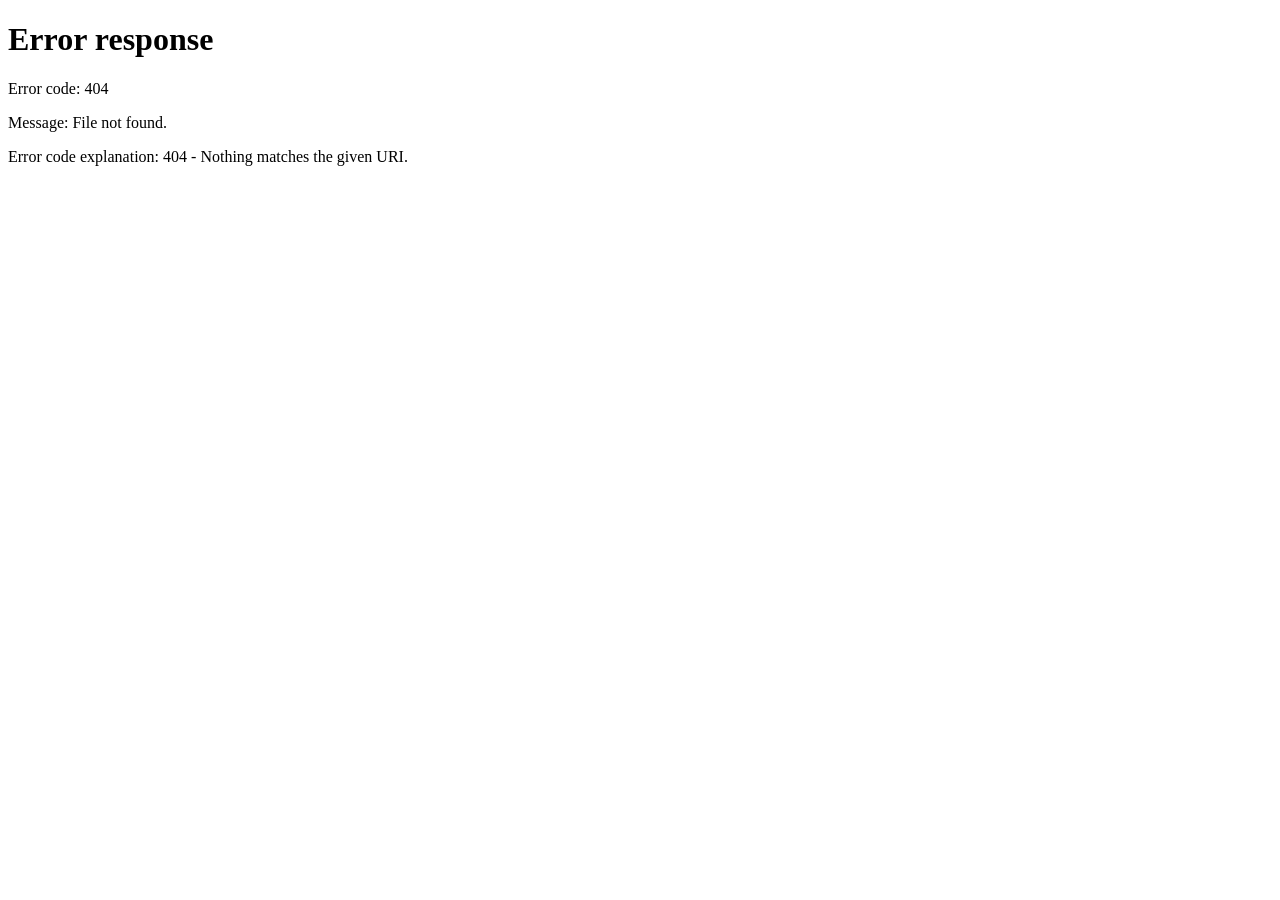
==== Gallery.html @ 2a40b4f8 "Add files via upload" ====
<!DOCTYPE html>
<html lang="en">
<head>
    <meta charset="UTF-8">
    <meta name="viewport" content="width=device-width, initial-scale=1.0">
    <title>Momento.</title>
    <link rel="icon" type="image/x-icon" href="C:\Users\babdk\OneDrive\Desktop\Secret\Project logo\ProjectLogo2.png">
    <link href="https://fonts.googleapis.com/css2?family=Cormorant+Garamond:ital,wght@0,300;0,400;1,300&family=Inter:wght@200;300&display=swap" rel="stylesheet">
    
    <link rel="stylesheet" href="Secret\Design and animation\Design.css">
</head>
<body>
            <div id="lock-controls" style="display: none;">
                <div class="password-container">
                    <input type="password" id="site-password" placeholder="enter passcode..." autocomplete="off">
                </div>
                <span class="entry-instruction" id="entry-message">press enter to unlock</span>
            </div>
        </div>
    </div>

    <div id="background-lyrics"></div>

    <nav>
        <div class="logo">
            Secret
        </div>
        <div class="menu-btn" id="menu-toggle">
            <div class="line"></div>
            <div class="line"></div>
        </div>
    </nav>

    <div class="menu-overlay" id="menu-overlay">
        <a href="index.html">home.</a>
        <a href="letters.html">letters.</a>
        <a href="gallery.html">Momento Mori.</a>
    </div>

    <audio id="bg-music" loop>
        <source src="Secret\Music\Cas1.mp3" type="audio/mpeg">
    </audio>

    <div class="audio-controls">
        <button id="play-pause-btn">play.</button>
        <input type="range" id="volume-slider" min="0" max="1" step="0.01" value="0.3">
    </div>

    <div class="gallery-container">
        <header>
            <h1>Momento mori.</h1>
            <div class="subtitle">moments frozen in the dark</div>
        </header>

        <div class="gallery-grid">
            
            <div class="gallery-item">
                <div class="media-box">
                    <img src="Secret\Media\Picture\HerFlower.jpeg" alt="My first flower for her">
                </div>
                <div class="gallery-caption">my first flower for her.</div>
            </div>

            <div class="gallery-item">
                <div class="media-box">
                    <img src="Secret\Media\Picture\Airport.jpeg" alt="Moody memory 2">
                </div>
                <div class="gallery-caption">I literally drive so fast just to meet you.</div>
            </div>

            <div class="gallery-item">
                <div class="media-box">
                    <img src="Secret\Media\Picture\InCar.jpeg" alt="Moody memory 3">
                </div>
                <div class="gallery-caption">I still remember wanting to take a picture but was too shy.</div>
            </div>

            <div class="gallery-item">
                <div class="media-box">
                    <img src="Secret\Media\Picture\Picturetogether.jpeg" alt="Moody memory 4">
                </div>
                <div class="gallery-caption">I really love this picture because we had a terrific connection between us and we didn't really fight a lot huh.</div>
            </div>

            <div class="gallery-item">
                <div class="media-box">
                    <img src="Secret\Media\Picture\meetafterbreak.jpeg" alt="Moody memory 5">
                </div>
                <div class="gallery-caption">I still remember this is the first time we met after our break up, it was a long day for me and i really did looked up to it.</div>
            </div>
            
            <div class="gallery-item">
                <div class="media-box">
                    <video loop muted playsinline>
                        <source src="Secret\Media\Video\Video1.mp4" type="video/mp4">
                    </video>
                </div>
                <div class="gallery-caption">Memento memoir.</div>
            </div>

        </div>
    </div>

    <script src="Secret\Design and animation\Animation.js"></script>

</body>
</html>
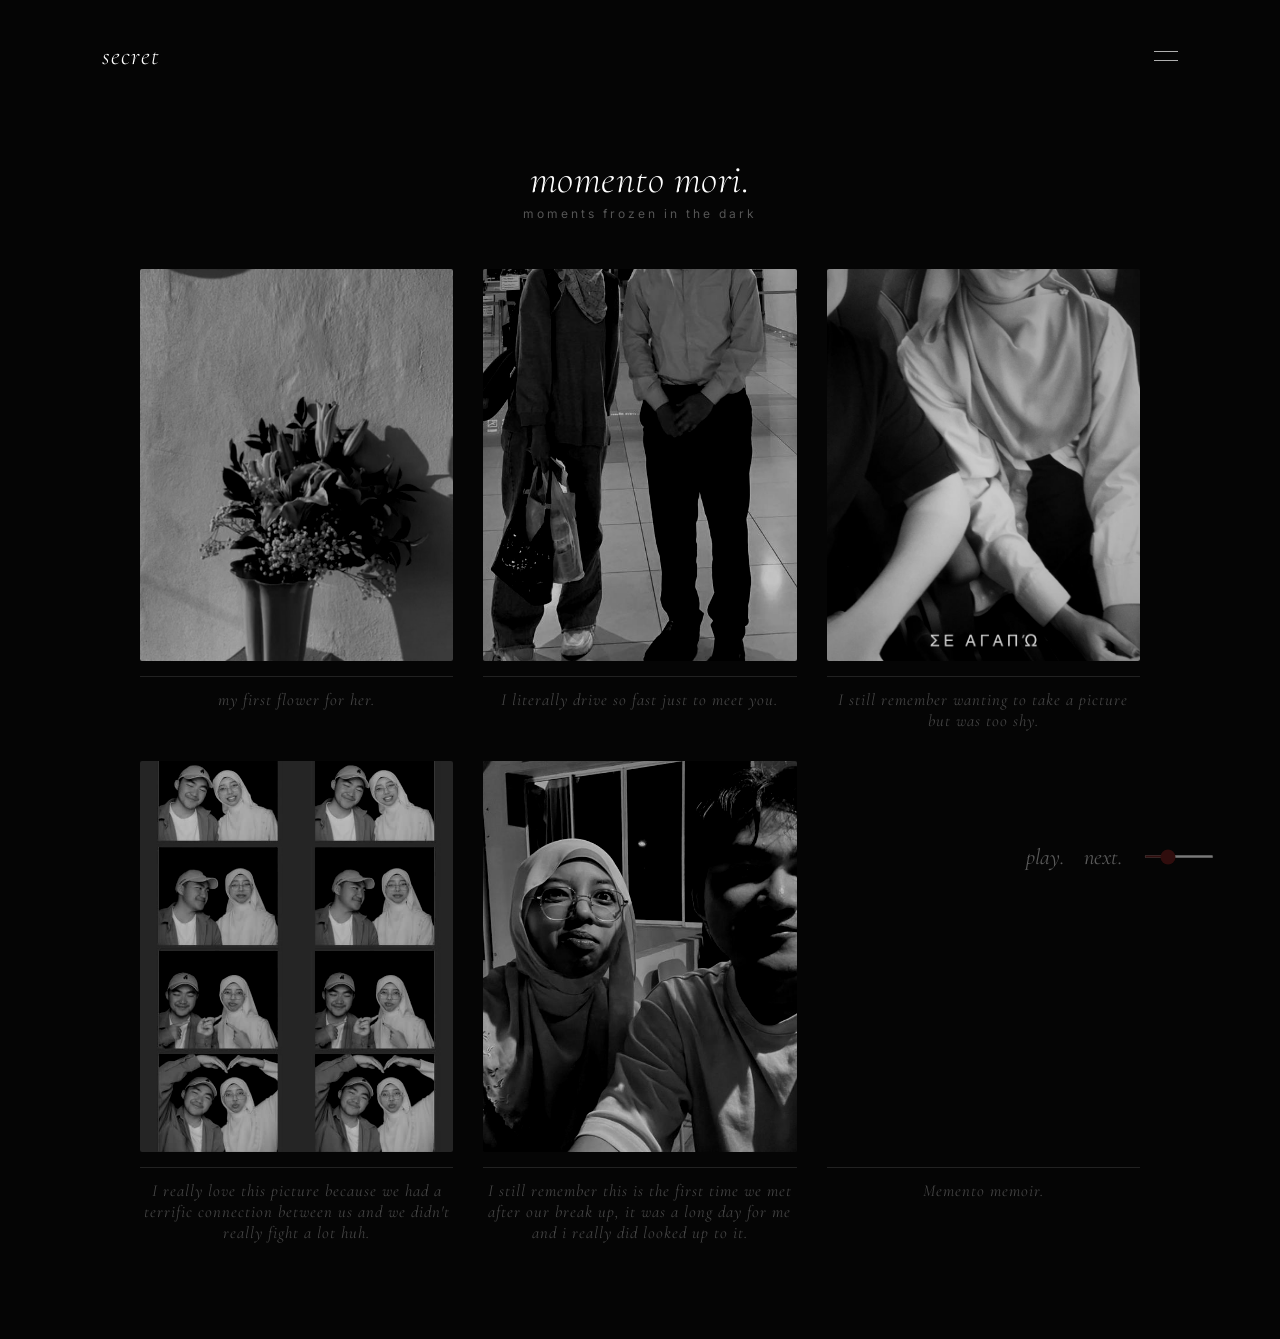
==== commit 27dc4564: "Update Gallery.html" ====
--- a/Gallery.html
+++ b/Gallery.html
@@ -4,21 +4,12 @@
     <meta charset="UTF-8">
     <meta name="viewport" content="width=device-width, initial-scale=1.0">
     <title>Momento.</title>
-    <link rel="icon" type="image/x-icon" href="C:\Users\babdk\OneDrive\Desktop\Secret\Project logo\ProjectLogo2.png">
+    <link rel="icon" type="image/x-icon" href="Secret/Project logo/ProjectLogo2.png">
     <link href="https://fonts.googleapis.com/css2?family=Cormorant+Garamond:ital,wght@0,300;0,400;1,300&family=Inter:wght@200;300&display=swap" rel="stylesheet">
-    
-    <link rel="stylesheet" href="Secret\Design and animation\Design.css">
+    <link rel="stylesheet" href="Secret/Design and animation/Design.css">
 </head>
 <body>
-            <div id="lock-controls" style="display: none;">
-                <div class="password-container">
-                    <input type="password" id="site-password" placeholder="enter passcode..." autocomplete="off">
-                </div>
-                <span class="entry-instruction" id="entry-message">press enter to unlock</span>
-            </div>
-        </div>
-    </div>
-
+    
     <div id="background-lyrics"></div>
 
     <nav>
@@ -37,12 +28,12 @@
         <a href="gallery.html">Momento Mori.</a>
     </div>
 
-    <audio id="bg-music" loop>
-        <source src="Secret\Music\Cas1.mp3" type="audio/mpeg">
+    <audio id="bg-music" autoplay>
     </audio>
 
     <div class="audio-controls">
         <button id="play-pause-btn">play.</button>
+        <button id="next-btn">next.</button>
         <input type="range" id="volume-slider" min="0" max="1" step="0.01" value="0.3">
     </div>
 
@@ -56,35 +47,35 @@
             
             <div class="gallery-item">
                 <div class="media-box">
-                    <img src="Secret\Media\Picture\HerFlower.jpeg" alt="My first flower for her">
+                    <img src="Secret/Media/Picture/HerFlower.jpeg" alt="My first flower for her">
                 </div>
                 <div class="gallery-caption">my first flower for her.</div>
             </div>
 
             <div class="gallery-item">
                 <div class="media-box">
-                    <img src="Secret\Media\Picture\Airport.jpeg" alt="Moody memory 2">
+                    <img src="Secret/Media/Picture/Airport.jpeg" alt="Moody memory 2">
                 </div>
                 <div class="gallery-caption">I literally drive so fast just to meet you.</div>
             </div>
 
             <div class="gallery-item">
                 <div class="media-box">
-                    <img src="Secret\Media\Picture\InCar.jpeg" alt="Moody memory 3">
+                    <img src="Secret/Media/Picture/InCar.jpeg" alt="Moody memory 3">
                 </div>
                 <div class="gallery-caption">I still remember wanting to take a picture but was too shy.</div>
             </div>
 
             <div class="gallery-item">
                 <div class="media-box">
-                    <img src="Secret\Media\Picture\Picturetogether.jpeg" alt="Moody memory 4">
+                    <img src="Secret/Media/Picture/Picturetogether.jpeg" alt="Moody memory 4">
                 </div>
                 <div class="gallery-caption">I really love this picture because we had a terrific connection between us and we didn't really fight a lot huh.</div>
             </div>
 
             <div class="gallery-item">
                 <div class="media-box">
-                    <img src="Secret\Media\Picture\meetafterbreak.jpeg" alt="Moody memory 5">
+                    <img src="Secret/Media/Picture/meetafterbreak.jpeg" alt="Moody memory 5">
                 </div>
                 <div class="gallery-caption">I still remember this is the first time we met after our break up, it was a long day for me and i really did looked up to it.</div>
             </div>
@@ -92,7 +83,7 @@
             <div class="gallery-item">
                 <div class="media-box">
                     <video loop muted playsinline>
-                        <source src="Secret\Media\Video\Video1.mp4" type="video/mp4">
+                        <source src="Secret/Media/Video/Video1.mp4" type="video/mp4">
                     </video>
                 </div>
                 <div class="gallery-caption">Memento memoir.</div>
@@ -101,7 +92,7 @@
         </div>
     </div>
 
-    <script src="Secret\Design and animation\Animation.js"></script>
+    <script src="Secret/Design and animation/Animation.js"></script>
 
 </body>
-</html>+</html>
--- a/Secret/Design and animation/Design.css
+++ b/Secret/Design and animation/Design.css
@@ -0,0 +1,422 @@
+/* ==========================================
+   BASE THEME & BACKGROUND
+   ========================================== */
+body {
+    background-color: #050505;
+    color: #b0b0b0;
+    margin: 0;
+    padding: 0;
+    font-family: 'Cormorant Garamond', serif;
+    display: flex;
+    justify-content: center;
+    align-items: center;
+    min-height: 100vh;
+    overflow-x: hidden;
+    letter-spacing: 0.5px;
+}
+
+body.locked {
+    overflow: hidden; 
+}
+
+/* Film Grain Overlay */
+body::before {
+    content: "";
+    position: fixed;
+    top: 0; left: 0; width: 100vw; height: 100vh;
+    background-image: url('https://upload.wikimedia.org/wikipedia/commons/7/76/1k_Dissolve_Noise_Texture.png');
+    opacity: 0.04;
+    pointer-events: none;
+    z-index: 9998; 
+}
+
+/* ==========================================
+   FLOATING LYRICS
+   ========================================== */
+#background-lyrics {
+    position: fixed;
+    top: 0; left: 0; width: 100vw; height: 100vh;
+    z-index: 1; 
+    pointer-events: none;
+    overflow: hidden;
+}
+
+.floating-lyric {
+    position: absolute;
+    font-family: 'Cormorant Garamond', serif;
+    font-size: 1.2rem;
+    color: rgba(255, 255, 255, 0.08); 
+    text-transform: lowercase;
+    animation: driftFade 15s linear forwards;
+    white-space: nowrap;
+}
+
+/* ==========================================
+   NAVIGATION & MENU
+   ========================================== */
+nav {
+    position: absolute;
+    top: 0;
+    left: 0;
+    width: 100%;
+    padding: 2.5rem 8%;
+    box-sizing: border-box;
+    display: flex;
+    justify-content: space-between;
+    align-items: center;
+    z-index: 10000; 
+}
+
+.logo {
+    font-size: 1.6rem;
+    color: #ffffff;
+    font-style: italic;
+    font-weight: 300;
+    text-transform: lowercase;
+    letter-spacing: 1px;
+}
+
+.logo .heart {
+    color: #5c1616; 
+    font-style: normal;
+    font-size: 1.2rem;
+    margin-left: 5px;
+}
+
+.menu-btn {
+    cursor: pointer;
+    display: flex;
+    flex-direction: column;
+    justify-content: center;
+    align-items: flex-end;
+    width: 30px;
+    height: 30px;
+}
+
+.menu-btn .line {
+    width: 24px;
+    height: 1px;
+    background-color: #b0b0b0;
+    margin: 4px 0;
+    transition: transform 0.4s ease, opacity 0.4s ease;
+}
+
+.menu-btn.open .line:nth-child(1) {
+    transform: rotate(-45deg) translate(-4px, 4px);
+    background-color: #ffffff;
+}
+.menu-btn.open .line:nth-child(2) {
+    transform: rotate(45deg) translate(-2px, -2px);
+    background-color: #ffffff;
+}
+
+.menu-overlay {
+    position: fixed;
+    top: 0; left: 0; width: 100vw; height: 100vh;
+    background-color: rgba(5, 5, 5, 0.97); 
+    display: flex;
+    flex-direction: column;
+    justify-content: center;
+    align-items: center;
+    opacity: 0;
+    pointer-events: none;
+    transition: opacity 0.6s ease;
+    z-index: 9999;
+}
+
+.menu-overlay.active {
+    opacity: 1;
+    pointer-events: all;
+}
+
+.menu-overlay a {
+    font-size: 2.5rem;
+    color: #666;
+    text-decoration: none;
+    margin: 1.5rem 0;
+    font-style: italic;
+    text-transform: lowercase;
+    transition: color 0.4s ease, transform 0.4s ease;
+}
+
+.menu-overlay a:hover {
+    color: #ffffff;
+    transform: scale(1.05);
+}
+
+/* ==========================================
+   TYPOGRAPHY & CONTENT BLOCKS
+   ========================================== */
+.container {
+    position: relative;
+    z-index: 2; 
+    max-width: 600px;
+    width: 90%;
+    padding: 6rem 0 4rem 0; 
+    text-align: center;
+    animation: fadeIn 3s ease-in-out;
+}
+
+h1 {
+    font-size: 2.5rem;
+    font-weight: 300;
+    color: #ffffff;
+    margin-bottom: 0.2rem;
+    font-style: italic;
+    text-transform: lowercase;
+}
+
+.subtitle {
+    font-family: 'Inter', sans-serif;
+    font-size: 0.75rem;
+    text-transform: lowercase;
+    letter-spacing: 3px;
+    color: #555555;
+    margin-bottom: 3rem;
+}
+
+p {
+    font-size: 1.1rem;
+    line-height: 1.8;
+    margin-bottom: 1.5rem;
+    text-align: justify;
+    text-align-last: center;
+    font-weight: 300;
+}
+
+.image-wrapper {
+    margin: 2rem auto;
+    width: 100%;
+    max-width: 400px;
+    position: relative;
+}
+
+.image-wrapper img {
+    width: 100%;
+    height: auto;
+    filter: grayscale(100%) contrast(120%) brightness(80%);
+    border-radius: 2px;
+    transition: filter 0.8s ease;
+}
+
+.image-wrapper img:hover {
+    filter: grayscale(70%) sepia(20%) hue-rotate(310deg) contrast(110%) brightness(85%); 
+}
+
+/* ==========================================
+   LOCK SCREEN & ENTRY LOGIC
+   ========================================== */
+#entry-screen {
+    position: fixed;
+    top: 0;
+    left: 0;
+    width: 100vw;
+    height: 100vh;
+    background-color: #000;
+    z-index: 9999;
+    display: flex;
+    flex-direction: column;
+    justify-content: center;
+    align-items: center;
+}
+
+#entry-screen.fade-out {
+    opacity: 0;
+    pointer-events: none; 
+}
+
+.entry-content {
+    display: flex;
+    flex-direction: column;
+    align-items: center;
+    gap: 15px; 
+}
+
+.entry-prompt {
+    font-family: 'Cormorant Garamond', serif;
+    font-size: 2.2rem;
+    font-style: italic;
+    color: #ffffff; 
+    text-transform: lowercase;
+    letter-spacing: 2px;
+}
+
+#lock-controls, 
+.password-container {
+    display: flex;
+    flex-direction: column; 
+    align-items: center;    
+    justify-content: center;
+    gap: 15px;              
+    width: 100%;
+}
+
+#site-password {
+    background: transparent;
+    border: 1px solid #444; 
+    color: #eee;
+    padding: 10px 15px;
+    font-family: 'Inter', sans-serif;
+    font-size: 1rem;
+    text-align: center; 
+    border-radius: 3px;
+    outline: none;
+    transition: border-color 0.3s ease;
+    width: 250px;
+}
+
+#site-password:focus {
+    border-color: #888; 
+}
+
+.entry-instruction, #entry-message {
+    font-family: 'Inter', sans-serif;
+    font-size: 0.75rem;
+    color: #666666;
+    text-transform: lowercase;
+    letter-spacing: 4px;
+}
+
+.entry-instruction {
+    animation: pulseInstruction 4s infinite ease-in-out;
+}
+
+/* ==========================================
+   AUDIO CONTROLS (Play, Next, Volume)
+   ========================================== */
+.audio-controls {
+    position: fixed;
+    bottom: 30px;
+    right: 5%;
+    z-index: 10000;
+    display: flex;
+    align-items: center;
+    gap: 20px; /* Creates nice spacing between play, next, and volume */
+    opacity: 0.5;
+    transition: opacity 0.4s ease;
+}
+
+.audio-controls:hover {
+    opacity: 1;
+}
+
+/* Targets BOTH buttons so they match perfectly */
+#play-pause-btn, 
+#next-btn {
+    background: transparent;
+    border: none;
+    color: #b0b0b0;
+    font-family: 'Cormorant Garamond', serif;
+    font-size: 1.4rem;
+    font-style: italic;
+    cursor: pointer;
+    padding: 0;
+    transition: color 0.3s ease;
+}
+
+#play-pause-btn:hover, 
+#next-btn:hover {
+    color: #ffffff;
+}
+
+#volume-slider {
+    width: 70px;
+    cursor: pointer;
+    accent-color: #5c1616;
+    height: 3px;
+    background: #333;
+    outline: none;
+}
+
+/* ==========================================
+   GALLERY / MEDIA GRID
+   ========================================== */
+.gallery-container {
+    position: relative;
+    z-index: 2; 
+    max-width: 1000px; 
+    width: 90%;
+    padding: 8rem 0 6rem 0; 
+    margin: 0 auto;
+    text-align: center;
+    animation: fadeIn 2s ease-in-out;
+}
+
+.gallery-grid {
+    display: grid;
+    grid-template-columns: repeat(auto-fit, minmax(280px, 1fr));
+    gap: 30px; 
+    margin-top: 3rem;
+}
+
+.gallery-item {
+    width: 100%;
+    display: flex;
+    flex-direction: column;
+}
+
+.media-box {
+    width: 100%;
+    overflow: hidden; 
+    border-radius: 2px;
+}
+
+.media-box img, 
+.media-box video {
+    width: 100%;
+    height: 100%;
+    aspect-ratio: 4 / 5; 
+    object-fit: cover;
+    display: block;
+    filter: grayscale(100%) contrast(120%) brightness(80%);
+    transition: filter 0.8s ease, transform 0.8s ease;
+}
+
+.gallery-item:hover .media-box img, 
+.gallery-item:hover .media-box video {
+    filter: grayscale(70%) sepia(20%) hue-rotate(310deg) contrast(110%) brightness(85%); 
+    transform: scale(1.05); 
+}
+
+.gallery-caption {
+    margin-top: 15px;
+    padding-top: 12px;
+    border-top: 1px solid #222; 
+    font-family: 'Cormorant Garamond', serif;
+    font-style: italic;
+    color: #444; 
+    font-size: 1.05rem;
+    letter-spacing: 1px;
+    text-align: center;
+    transition: color 0.8s ease, border-top-color 0.8s ease;
+}
+
+.gallery-item:hover .gallery-caption {
+    color: #888;
+    border-top-color: #444; 
+}
+
+/* ==========================================
+   ANIMATIONS
+   ========================================== */
+@keyframes driftFade {
+    0% { opacity: 0; transform: translateY(20px); }
+    15% { opacity: 1; transform: translateY(0px); }
+    85% { opacity: 1; transform: translateY(-50px); }
+    100% { opacity: 0; transform: translateY(-70px); }
+}
+
+@keyframes fadeIn {
+    0% { opacity: 0; transform: translateY(10px); }
+    100% { opacity: 1; transform: translateY(0); }
+}
+
+@keyframes slowFadeIn {
+    0% { opacity: 0; transform: translateY(10px); }
+    100% { opacity: 1; transform: translateY(0); }
+}
+
+@keyframes pulseInstruction {
+    0%, 100% { opacity: 0.4; }
+    50% { opacity: 1; }
+}
